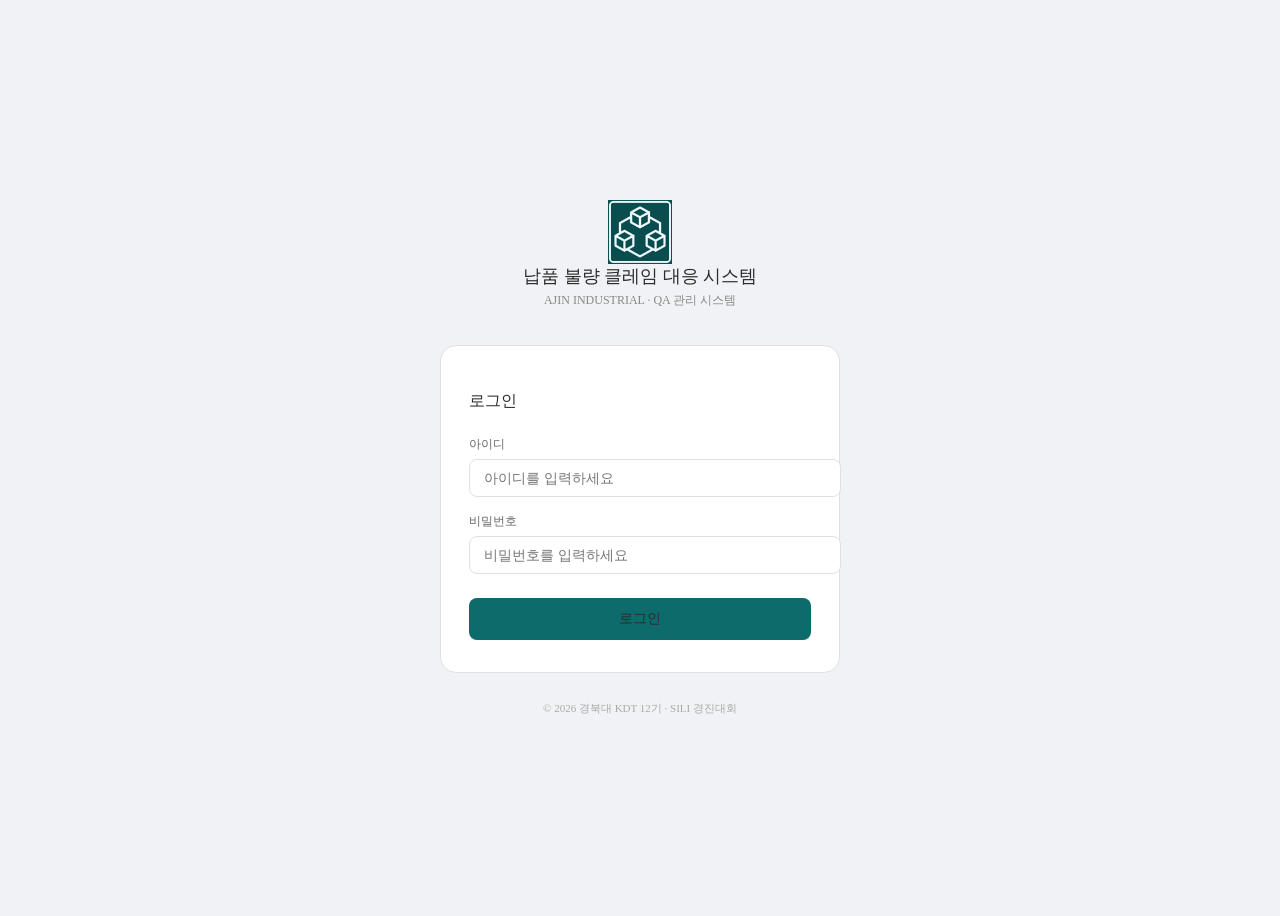
==== frontend/index.html @ 9c6dbc6a "Add files via upload" ====
<!DOCTYPE html>
<html lang="ko">
<head>
  <meta charset="UTF-8" />
  <meta name="viewport" content="width=device-width, initial-scale=1.0" />
  <title>로그인 · 납품 불량 클레임 대응 시스템</title>
  <link rel="stylesheet" href="css/style.css" />
  <style>
    body {
      min-height: 100vh;
      display: flex;
      flex-direction: column;
      align-items: center;
      justify-content: center;
      background: #f0f2f5;
    }
    .login-wrap {
      width: 100%;
      max-width: 400px;
      padding: 0 24px;
    }
    .login-logo {
      display: flex;
      flex-direction: column;
      align-items: center;
      margin-bottom: 36px;
    }
    .login-logo svg {
      width: 52px;
      height: 52px;
      margin-bottom: 14px;
    }
    .login-logo-title {
      font-size: 18px;
      font-weight: 500;
      color: #2c2c2c;
      margin-bottom: 4px;
      text-align: center;
    }
    .login-logo-sub {
      font-size: 12px;
      color: #888;
      text-align: center;
    }
    .login-card {
      background: #ffffff;
      border-radius: 16px;
      border: 1px solid #e0e0e0;
      padding: 32px 28px;
    }
    .login-card h2 {
      font-size: 16px;
      font-weight: 500;
      color: #2c2c2c;
      margin-bottom: 24px;
    }
    .form-group {
      margin-bottom: 16px;
    }
    .form-group label {
      display: block;
      font-size: 12px;
      color: #666;
      margin-bottom: 6px;
    }
    .form-group input {
      width: 100%;
      padding: 10px 14px;
      border: 1px solid #e0e0e0;
      border-radius: 8px;
      font-size: 14px;
      color: #2c2c2c;
      background: #fff;
      outline: none;
      transition: border-color 0.15s;
    }
    .form-group input:focus {
      border-color: #0d6b6c;
    }
    .login-btn {
      width: 100%;
      padding: 12px;
      background: #0d6b6c;
      color: #2c2c2c;
      border: none;
      border-radius: 8px;
      font-size: 14px;
      font-weight: 500;
      cursor: pointer;
      margin-top: 8px;
      transition: background 0.15s;
    }
    .login-btn:hover {
      background: #0a5a5b;
    }
    .login-error {
      display: none;
      margin-top: 12px;
      padding: 10px 14px;
      background: #fdecea;
      border-radius: 8px;
      font-size: 12px;
      color: #c62828;
      text-align: center;
    }
    .login-footer {
      text-align: center;
      margin-top: 28px;
      font-size: 11px;
      color: #aaa;
    }
  </style>
</head>
<body>

  <div class="login-wrap">
    <div class="login-logo">
      <img src="logo.png" style="width:64px;height:64px;" alt="로고" />
      <div class="login-logo-title">납품 불량 클레임 대응 시스템</div>
      <div class="login-logo-sub">AJIN INDUSTRIAL · QA 관리 시스템</div>
    </div>

    <div class="login-card">
      <h2>로그인</h2>

      <div class="form-group">
        <label>아이디</label>
        <input type="text" id="username" placeholder="아이디를 입력하세요" />
      </div>

      <div class="form-group">
        <label>비밀번호</label>
        <input type="password" id="password" placeholder="비밀번호를 입력하세요" />
      </div>

      <button class="login-btn" onclick="doLogin()">로그인</button>

      <div class="login-error" id="loginError">
        아이디 또는 비밀번호가 올바르지 않습니다.
      </div>
    </div>

    <div class="login-footer">
      © 2026 경북대 KDT 12기 · SILI 경진대회
    </div>
  </div>

  <script>
    const USERS = [
      { id: 'admin', pw: '1234', name: '홍길동', team: '품질보증팀' },
      { id: 'qa01',  pw: '1234', name: '김철수', team: '품질보증팀' },
    ];

    document.getElementById('password').addEventListener('keydown', function(e) {
      if (e.key === 'Enter') doLogin();
    });

    function doLogin() {
      const id = document.getElementById('username').value.trim();
      const pw = document.getElementById('password').value;
      const user = USERS.find(u => u.id === id && u.pw === pw);
      if (user) {
        sessionStorage.setItem('user', JSON.stringify(user));
        location.href = 'hub.html';
      } else {
        document.getElementById('loginError').style.display = 'block';
      }
    }
  </script>
</body>
</html>
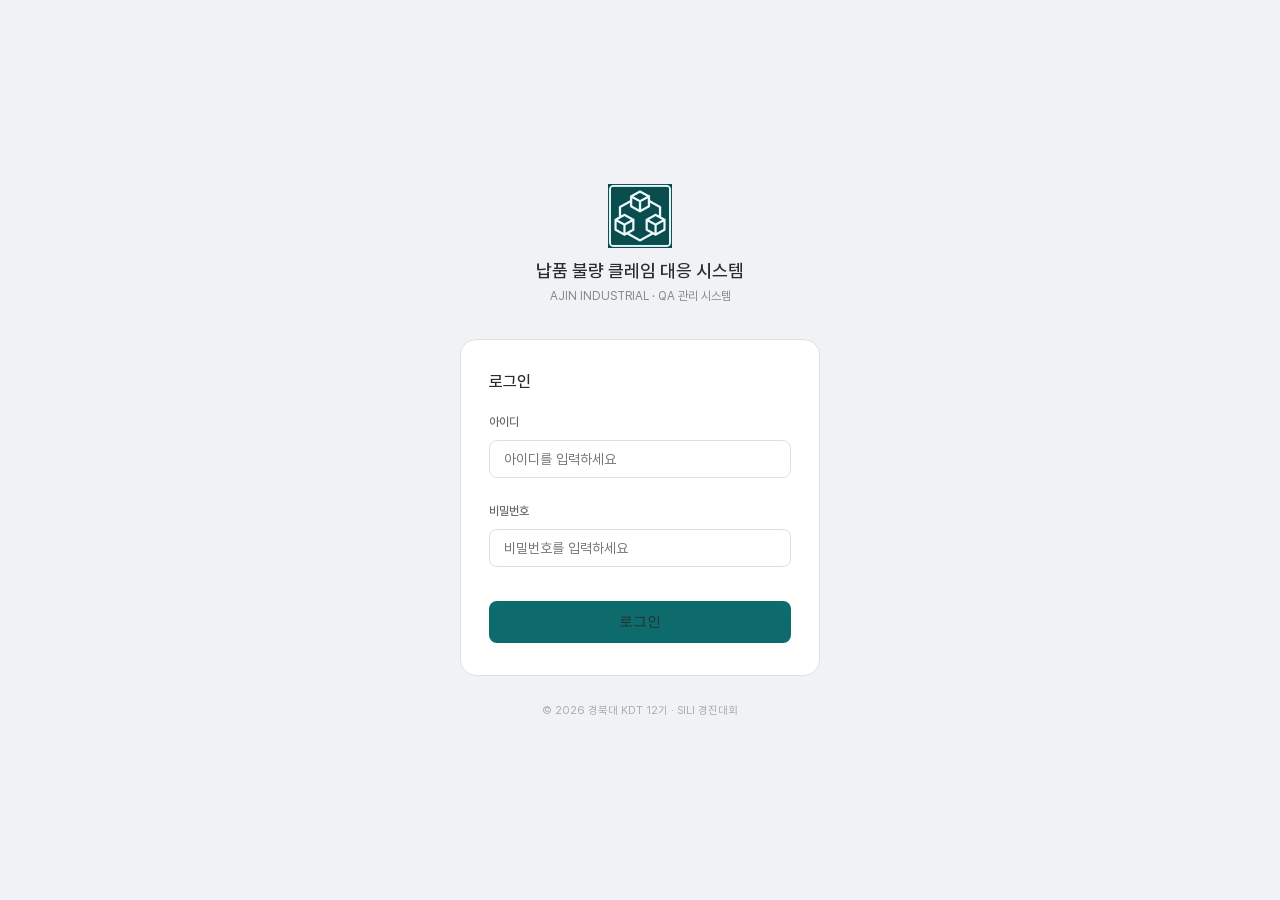
==== commit c3c7cad6: "feat: 전체 시스템 통합 및 정리 (시연 준비) - Word NCR 문서: tblLayout fixed + 전 행 exact 고정으로 1페이지 보장 - 다운로드 GET 상태 변" ====
--- a/frontend/index.html
+++ b/frontend/index.html
@@ -161,7 +161,7 @@
       const user = USERS.find(u => u.id === id && u.pw === pw);
       if (user) {
         sessionStorage.setItem('user', JSON.stringify(user));
-        location.href = 'hub.html';
+        location.href = '/hub';
       } else {
         document.getElementById('loginError').style.display = 'block';
       }
--- a/frontend/css/style.css
+++ b/frontend/css/style.css
@@ -0,0 +1,389 @@
+/* =====================
+   폰트
+   ===================== */
+@font-face {
+  font-family: 'Pretendard';
+  font-weight: 400;
+  font-style: normal;
+  src: url('../fonts/Pretendard-Regular.woff2') format('woff2');
+}
+@font-face {
+  font-family: 'Pretendard';
+  font-weight: 500;
+  font-style: normal;
+  src: url('../fonts/Pretendard-Medium.woff2') format('woff2');
+}
+@font-face {
+  font-family: 'Pretendard';
+  font-weight: 600;
+  font-style: normal;
+  src: url('../fonts/Pretendard-SemiBold.woff2') format('woff2');
+}
+
+/* =====================
+   공통 변수 & 리셋
+   ===================== */
+:root {
+  --primary: #0d6b6c;
+  --primary-light: #e8f5f5;
+  --primary-dark: #0a4e4f;
+  --primary-hover: #0a5a5b;
+  --dark: #2c2c2c;
+  --dark-mid: #444;
+  --gray-bg: #f0f2f5;
+  --gray-border: #e0e0e0;
+  --gray-text: #888;
+  --white: #ffffff;
+  --radius-sm: 8px;
+  --radius-md: 12px;
+  --radius-lg: 16px;
+}
+
+* { box-sizing: border-box; margin: 0; padding: 0; }
+
+body {
+  font-family: 'Pretendard', 'Apple SD Gothic Neo', 'Noto Sans KR', sans-serif;
+  background: var(--gray-bg);
+  color: var(--dark);
+  min-height: 100vh;
+  display: flex;
+  flex-direction: column;
+}
+
+/* =====================
+   탑바
+   ===================== */
+.topbar {
+  background: var(--dark);
+  padding: 12px 32px;
+  display: flex;
+  align-items: center;
+  justify-content: space-between;
+  flex-shrink: 0;
+}
+.logo-area { display: flex; align-items: center; gap: 12px; }
+.logo-icon { width: 34px; height: 34px; flex-shrink: 0; }
+.logo-title { color: #ffffff; font-size: 14px; font-weight: 500; }
+.logo-sub { color: #999; font-size: 11px; margin-top: 2px; }
+.user-info { display: flex; align-items: center; gap: 10px; }
+.user-avatar {
+  width: 32px; height: 32px; border-radius: 50%;
+  background: var(--primary);
+  display: flex; align-items: center; justify-content: center;
+  font-size: 12px; font-weight: 500; color: #fff; flex-shrink: 0;
+}
+.user-name { color: #ffffff; font-size: 13px; }
+.user-team { color: #999; font-size: 11px; margin-top: 1px; }
+
+/* =====================
+   메인
+   ===================== */
+.main {
+  flex: 1; display: flex; flex-direction: column;
+  align-items: center; padding: 48px 24px 32px;
+}
+
+/* =====================
+   히어로
+   ===================== */
+.hero { text-align: center; margin-bottom: 40px; }
+.hero-badge {
+  display: inline-flex; align-items: center; gap: 6px;
+  background: var(--primary-light);
+  border: 0.5px solid var(--primary);
+  border-radius: 20px; padding: 4px 14px;
+  font-size: 11px; color: var(--primary-dark); margin-bottom: 18px;
+}
+.badge-dot {
+  width: 6px; height: 6px; border-radius: 50%;
+  background: var(--primary); flex-shrink: 0;
+}
+.hero-title { font-size: 26px; font-weight: 500; color: var(--dark); margin-bottom: 10px; }
+.hero-sub { font-size: 14px; color: var(--gray-text); }
+
+/* =====================
+   카드 (hub)
+   ===================== */
+.cards {
+  display: grid; grid-template-columns: 1fr 1fr;
+  gap: 20px; width: 100%; max-width: 580px;
+}
+.card {
+  background: var(--white); border-radius: var(--radius-lg);
+  border: 1px solid var(--gray-border); padding: 28px 24px;
+  cursor: pointer; transition: border-color 0.2s, transform 0.15s;
+  display: flex; flex-direction: column; align-items: flex-start; gap: 16px;
+}
+.card:hover { border-color: var(--primary); transform: translateY(-2px); }
+.card-icon {
+  width: 54px; height: 54px; border-radius: 14px;
+  display: flex; align-items: center; justify-content: center; flex-shrink: 0;
+}
+.card-icon svg { width: 26px; height: 26px; }
+.card-icon.primary { background: var(--primary); }
+.card-icon.dark { background: var(--dark); }
+.card-body { flex: 1; }
+.card-title { font-size: 16px; font-weight: 500; color: var(--dark); margin-bottom: 6px; }
+.card-desc { font-size: 13px; color: var(--gray-text); line-height: 1.7; }
+.card-arrow { font-size: 20px; color: var(--primary); margin-top: 4px; }
+
+/* =====================
+   푸터
+   ===================== */
+.footer {
+  background: var(--white); border-top: 1px solid var(--gray-border);
+  padding: 14px 32px; display: flex;
+  justify-content: space-between; align-items: center; flex-shrink: 0;
+}
+.footer-left { font-size: 11px; color: #aaa; }
+.footer-status { display: flex; align-items: center; gap: 6px; font-size: 11px; color: #666; }
+.status-dot { width: 7px; height: 7px; border-radius: 50%; background: #4caf50; flex-shrink: 0; }
+
+/* =====================
+   공통 버튼
+   ===================== */
+.btn {
+  padding: 9px 18px; border-radius: var(--radius-sm);
+  font-size: 13px; cursor: pointer;
+  border: 1px solid var(--gray-border);
+  background: var(--white); color: var(--dark);
+  font-weight: 500; transition: background 0.15s;
+}
+.btn:hover { background: var(--gray-bg); }
+.btn-primary {
+  background: var(--primary); color: #fff; border-color: var(--primary);
+}
+.btn-primary:hover { background: var(--primary-hover); border-color: var(--primary-hover); }
+
+/* =====================
+   공통 배지/상태
+   ===================== */
+.status-badge {
+  display: inline-flex; align-items: center;
+  padding: 3px 10px; border-radius: 20px;
+  font-size: 11px; font-weight: 500;
+}
+.status-new { background: #e3f2fd; color: #1565c0; }
+.status-progress { background: #fff8e1; color: #f57f17; }
+.status-done { background: #e8f5e9; color: #2e7d32; }
+.defect-tag {
+  display: inline-flex; padding: 2px 10px;
+  border-radius: var(--radius-sm); font-size: 12px;
+  background: var(--gray-bg); color: #555; border: 1px solid var(--gray-border);
+}
+
+/* =====================
+   로그아웃 버튼
+   ===================== */
+.logout-btn {
+  margin-left: 12px; padding: 6px 14px;
+  background: transparent; color: #ccc;
+  border: 1px solid #555; border-radius: 8px;
+  font-size: 12px; cursor: pointer; transition: all 0.15s;
+}
+.logout-btn:hover { background: #444; color: #fff; border-color: #666; }
+
+/* =====================
+   페이지 공통
+   ===================== */
+.page-wrap { flex: 1; max-width: 860px; margin: 0 auto; padding: 32px 24px 48px; width: 100%; }
+.page-header { display: flex; align-items: center; justify-content: space-between; margin-bottom: 28px; }
+.page-header-left { display: flex; align-items: center; gap: 12px; }
+.page-title { font-size: 20px; font-weight: 500; color: var(--dark); }
+.page-sub { font-size: 13px; color: var(--gray-text); margin-top: 2px; }
+.back-btn {
+  display: flex; align-items: center; gap: 6px;
+  font-size: 13px; color: var(--gray-text); cursor: pointer;
+  background: none; border: none; padding: 0; transition: color 0.15s;
+}
+.back-btn:hover { color: var(--dark); }
+
+/* =====================
+   폼 카드
+   ===================== */
+.form-card { background: var(--white); border-radius: var(--radius-md); border: 1px solid var(--gray-border); padding: 24px; margin-bottom: 16px; }
+.form-card-title { font-size: 14px; font-weight: 500; color: var(--dark); margin-bottom: 18px; padding-bottom: 10px; border-bottom: 1px solid var(--gray-border); }
+.form-grid { display: grid; grid-template-columns: 1fr 1fr; gap: 16px 20px; }
+.form-group { display: flex; flex-direction: column; gap: 5px; }
+.form-group label { font-size: 12px; font-weight: 500; color: #666; }
+.form-group input,
+.form-group select,
+.form-group textarea {
+  padding: 9px 11px; border-radius: var(--radius-sm);
+  border: 1px solid var(--gray-border); font-size: 13px;
+  color: var(--dark); width: 100%; background: var(--white);
+  font-family: inherit; transition: border-color 0.15s;
+}
+.form-group input:focus,
+.form-group select:focus,
+.form-group textarea:focus { outline: none; border-color: var(--primary); }
+.form-group textarea { resize: vertical; min-height: 76px; }
+.submit-btn {
+  width: 100%; padding: 13px; border-radius: var(--radius-sm);
+  font-size: 15px; font-weight: 500; background: var(--primary);
+  color: #fff; border: none; cursor: pointer; transition: background 0.15s; margin-top: 4px;
+}
+.submit-btn:hover { background: var(--primary-dark); }
+
+/* =====================
+   업로드
+   ===================== */
+.upload-area {
+  border: 2px dashed var(--gray-border); border-radius: var(--radius-md);
+  padding: 28px 20px; text-align: center; cursor: pointer;
+  transition: border-color 0.2s, background 0.2s;
+}
+.upload-area:hover,
+.upload-area.has-file { border-color: var(--primary); background: var(--primary-light); }
+.upload-icon { display: block; margin: 0 auto 10px; }
+.upload-text { font-size: 14px; color: var(--dark-mid); font-weight: 500; }
+.upload-hint { font-size: 12px; color: var(--gray-text); margin-top: 4px; }
+.upload-preview { display: none; margin-top: 12px; }
+.upload-preview img { max-width: 100%; max-height: 200px; border-radius: 8px; }
+.upload-filename { font-size: 12px; color: var(--gray-text); margin-top: 6px; }
+.img-preview { margin-top: 10px; }
+.img-preview img { max-width: 100%; border-radius: 8px; }
+.img-placeholder {
+  display: flex; align-items: center; justify-content: center;
+  height: 120px; background: var(--gray-bg); border-radius: 8px;
+  color: var(--gray-text); font-size: 12px;
+}
+.right-col { display: flex; flex-direction: column; gap: 14px; }
+
+/* =====================
+   AI 결과
+   ===================== */
+.ai-box { background: var(--primary-light); border: 1px solid var(--primary); border-radius: var(--radius-sm); padding: 14px 16px; margin-top: 10px; }
+.ai-box-label { font-size: 11px; font-weight: 600; color: var(--primary-dark); margin-bottom: 4px; }
+.ai-box-result { font-size: 16px; font-weight: 500; color: var(--dark); }
+.ai-box-conf { font-size: 12px; color: #555; margin-top: 3px; }
+.ai-tag {
+  display: inline-flex; padding: 2px 10px;
+  border-radius: 12px; font-size: 11px; font-weight: 500;
+  background: var(--primary-light); color: var(--primary-dark);
+  border: 1px solid var(--primary);
+}
+
+/* =====================
+   유사 사례
+   ===================== */
+.draft-box { background: var(--gray-bg); border: 1px solid var(--gray-border); border-radius: var(--radius-md); padding: 14px; }
+.draft-hint { font-size: 12px; color: var(--gray-text); text-align: center; padding: 12px 0; }
+.no-similar { font-size: 12px; color: var(--gray-text); text-align: center; padding: 12px 0; }
+.similar-card {
+  padding: 10px 12px; border-radius: var(--radius-sm);
+  background: var(--white); border: 1px solid var(--gray-border);
+  margin-bottom: 8px; cursor: pointer; transition: border-color 0.15s;
+}
+.similar-card:hover { border-color: var(--primary); }
+.similar-header { display: flex; align-items: center; justify-content: space-between; margin-bottom: 4px; }
+.similar-title { font-size: 13px; font-weight: 500; }
+.similar-date { font-size: 11px; color: var(--gray-text); }
+.similar-body { font-size: 12px; color: #666; }
+
+/* =====================
+   모달
+   ===================== */
+.modal-overlay {
+  display: none; position: fixed; inset: 0;
+  background: rgba(0,0,0,.5); z-index: 300;
+  align-items: center; justify-content: center;
+}
+.modal-overlay.open { display: flex; }
+.modal { background: var(--white); border-radius: var(--radius-lg); width: 600px; max-width: 94vw; max-height: 85vh; overflow-y: auto; }
+.modal-header { display: flex; align-items: flex-start; justify-content: space-between; padding: 20px 24px 14px; border-bottom: 1px solid var(--gray-border); }
+.modal-title { font-size: 16px; font-weight: 500; }
+.modal-sub { font-size: 12px; color: var(--gray-text); margin-top: 3px; }
+.modal-close { background: none; border: none; font-size: 20px; color: var(--gray-text); cursor: pointer; line-height: 1; }
+.modal-section { padding: 16px 24px; border-bottom: 1px solid var(--gray-border); }
+.modal-section:last-child { border-bottom: none; }
+.modal-section-title { font-size: 12px; font-weight: 600; color: #666; margin-bottom: 10px; }
+.info-grid { display: grid; grid-template-columns: 1fr 1fr; gap: 10px 20px; }
+.info-label { font-size: 11px; color: var(--gray-text); }
+.info-value { font-size: 13px; font-weight: 500; margin-top: 2px; }
+
+/* =====================
+   테이블
+   ===================== */
+.table-card { background: var(--white); border-radius: var(--radius-md); border: 1px solid var(--gray-border); overflow: hidden; }
+.table-card-header { display: flex; align-items: baseline; justify-content: space-between; padding: 16px 20px 12px; border-bottom: 1px solid var(--gray-border); }
+.table-card-title { font-size: 15px; font-weight: 500; }
+.table-card-sub { font-size: 12px; color: var(--gray-text); }
+table { width: 100%; border-collapse: collapse; }
+th, td { padding: 11px 16px; text-align: left; font-size: 13px; border-bottom: 1px solid var(--gray-border); }
+th { font-size: 12px; font-weight: 600; color: #666; background: var(--gray-bg); }
+tr:last-child td { border-bottom: none; }
+tr.clickable:hover { background: var(--gray-bg); cursor: pointer; }
+.empty-row td { text-align: center; color: var(--gray-text); padding: 36px; }
+.supplier-name { font-weight: 500; }
+.claim-id { font-size: 11px; color: var(--gray-text); }
+
+/* =====================
+   툴바 / 탭 / 필터
+   ===================== */
+.toolbar { display: flex; align-items: center; justify-content: space-between; margin-bottom: 14px; flex-wrap: wrap; gap: 10px; }
+.tabs { display: flex; gap: 4px; }
+.tab {
+  padding: 6px 14px; border-radius: 20px; border: 1px solid var(--gray-border);
+  background: var(--white); font-size: 13px; color: #666; cursor: pointer; transition: all 0.15s;
+}
+.tab.active, .tab:hover { background: var(--primary); color: #fff; border-color: var(--primary); }
+.period-tabs { display: flex; gap: 4px; }
+.period-tab { padding: 5px 12px; border-radius: 6px; border: 1px solid var(--gray-border); background: var(--white); font-size: 12px; cursor: pointer; transition: all 0.15s; }
+.period-tab.active { background: var(--dark); color: #fff; border-color: var(--dark); }
+.search-wrap { display: flex; gap: 8px; align-items: center; }
+.filter-select { padding: 7px 10px; border-radius: var(--radius-sm); border: 1px solid var(--gray-border); background: var(--white); font-size: 13px; font-family: inherit; }
+
+/* =====================
+   통계 카드 (list)
+   ===================== */
+.stats { display: grid; grid-template-columns: repeat(auto-fit, minmax(150px, 1fr)); gap: 12px; margin-bottom: 20px; }
+.stat-card { background: var(--white); border-radius: var(--radius-md); padding: 18px 20px; border: 1px solid var(--gray-border); }
+.stat-label { font-size: 12px; color: #666; margin-bottom: 6px; }
+.stat-value { font-size: 26px; font-weight: 500; color: var(--dark); }
+.stat-desc { font-size: 11px; color: var(--gray-text); margin-top: 4px; }
+.stat-section-title { font-size: 14px; font-weight: 500; margin-bottom: 12px; color: var(--dark-mid); }
+.chart-card { background: var(--white); border-radius: var(--radius-md); padding: 20px; border: 1px solid var(--gray-border); margin-bottom: 14px; }
+.chart-card-title { font-size: 14px; font-weight: 500; margin-bottom: 14px; }
+.top-defect-cards { display: flex; flex-direction: column; gap: 8px; }
+.top-defect-card { display: flex; align-items: center; gap: 10px; padding: 10px 12px; border-radius: 8px; background: var(--gray-bg); }
+.defect-rank { font-size: 11px; font-weight: 700; color: var(--gray-text); width: 20px; }
+.defect-name { flex: 1; font-size: 13px; }
+.defect-count { font-size: 12px; color: #666; }
+
+/* =====================
+   로그인
+   ===================== */
+.login-wrap { min-height: 100vh; display: flex; flex-direction: column; align-items: center; justify-content: center; background: var(--gray-bg); }
+.login-logo { text-align: center; margin-bottom: 28px; }
+.login-logo-title { font-size: 18px; font-weight: 500; margin-top: 12px; color: var(--dark); }
+.login-logo-sub { font-size: 12px; color: var(--gray-text); margin-top: 4px; }
+.login-card { background: var(--white); border-radius: var(--radius-lg); border: 1px solid var(--gray-border); padding: 32px 28px; width: 360px; }
+.login-card h2 { font-size: 16px; font-weight: 500; margin-bottom: 20px; }
+.login-card input {
+  width: 100%; padding: 10px 12px; border-radius: var(--radius-sm);
+  border: 1px solid var(--gray-border); font-size: 14px; margin-bottom: 10px; font-family: inherit;
+}
+.login-card input:focus { outline: none; border-color: var(--primary); }
+.login-btn { width: 100%; padding: 11px; border-radius: var(--radius-sm); font-size: 14px; font-weight: 500; background: var(--primary); color: #fff; border: none; cursor: pointer; margin-top: 4px; }
+.login-btn:hover { background: var(--primary-dark); }
+.login-error { display: none; color: #c0392b; font-size: 12px; margin-top: 8px; }
+.login-footer { text-align: center; font-size: 11px; color: var(--gray-text); margin-top: 20px; }
+
+/* =====================
+   버튼 추가 변형
+   ===================== */
+.btn.blue  { background: var(--primary-light); color: var(--primary-dark); border-color: var(--primary); }
+.btn.green { background: #e8f5e9; color: #2e7d32; border-color: #a5d6a7; }
+
+/* =====================
+   반응형
+   ===================== */
+@media (max-width: 640px) {
+  .cards     { grid-template-columns: 1fr; }
+  .form-grid { grid-template-columns: 1fr; }
+  .info-grid { grid-template-columns: 1fr; }
+  .topbar    { padding: 10px 16px; }
+  .main      { padding: 16px; }
+  .page-wrap { padding: 20px 16px; }
+}
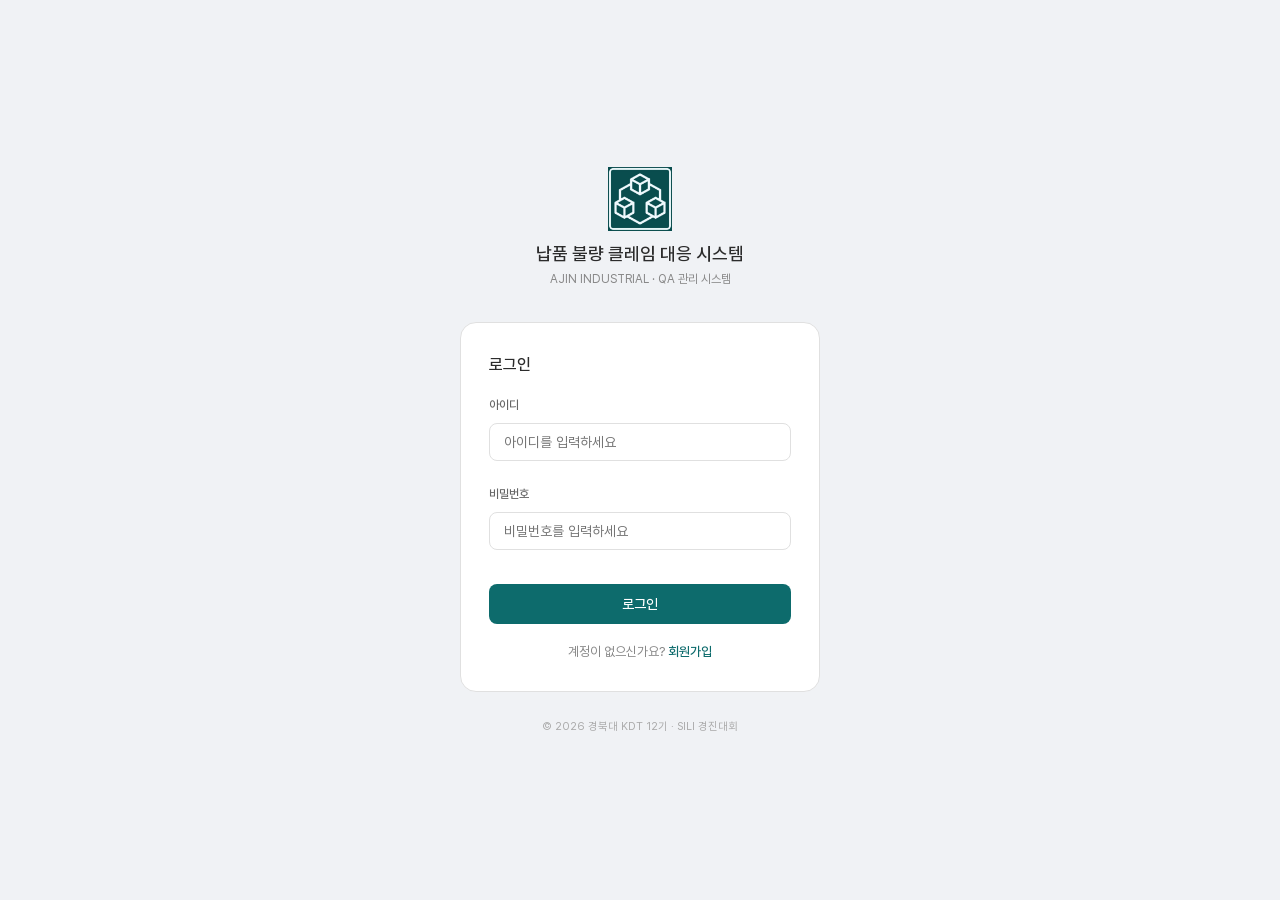
==== commit dd4a71d7: "feat: merge_demo 전체 기능 추가" ====
--- a/frontend/index.html
+++ b/frontend/index.html
@@ -14,105 +14,50 @@
       justify-content: center;
       background: #f0f2f5;
     }
-    .login-wrap {
-      width: 100%;
-      max-width: 400px;
-      padding: 0 24px;
-    }
-    .login-logo {
-      display: flex;
-      flex-direction: column;
-      align-items: center;
-      margin-bottom: 36px;
-    }
-    .login-logo svg {
-      width: 52px;
-      height: 52px;
-      margin-bottom: 14px;
-    }
-    .login-logo-title {
-      font-size: 18px;
-      font-weight: 500;
-      color: #2c2c2c;
-      margin-bottom: 4px;
-      text-align: center;
-    }
-    .login-logo-sub {
-      font-size: 12px;
-      color: #888;
-      text-align: center;
-    }
-    .login-card {
-      background: #ffffff;
-      border-radius: 16px;
-      border: 1px solid #e0e0e0;
-      padding: 32px 28px;
-    }
-    .login-card h2 {
-      font-size: 16px;
-      font-weight: 500;
-      color: #2c2c2c;
-      margin-bottom: 24px;
-    }
-    .form-group {
-      margin-bottom: 16px;
-    }
-    .form-group label {
-      display: block;
-      font-size: 12px;
-      color: #666;
-      margin-bottom: 6px;
-    }
+    .login-wrap { width: 100%; max-width: 400px; padding: 0 24px; }
+    .login-logo { display: flex; flex-direction: column; align-items: center; margin-bottom: 36px; }
+    .login-logo-title { font-size: 18px; font-weight: 500; color: #2c2c2c; margin-bottom: 4px; text-align: center; }
+    .login-logo-sub { font-size: 12px; color: #888; text-align: center; }
+    .login-card { background: #fff; border-radius: 16px; border: 1px solid #e0e0e0; padding: 32px 28px; }
+    .login-card h2 { font-size: 16px; font-weight: 500; color: #2c2c2c; margin-bottom: 24px; }
+    .form-group { margin-bottom: 16px; }
+    .form-group label { display: block; font-size: 12px; color: #666; margin-bottom: 6px; }
     .form-group input {
-      width: 100%;
-      padding: 10px 14px;
-      border: 1px solid #e0e0e0;
-      border-radius: 8px;
-      font-size: 14px;
-      color: #2c2c2c;
-      background: #fff;
-      outline: none;
-      transition: border-color 0.15s;
-    }
-    .form-group input:focus {
-      border-color: #0d6b6c;
-    }
+      width: 100%; padding: 10px 14px; border: 1px solid #e0e0e0; border-radius: 8px;
+      font-size: 14px; color: #2c2c2c; background: #fff; outline: none;
+      transition: border-color 0.15s; font-family: inherit; box-sizing: border-box;
+    }
+    .form-group input:focus { border-color: #0d6b6c; }
     .login-btn {
-      width: 100%;
-      padding: 12px;
-      background: #0d6b6c;
-      color: #2c2c2c;
-      border: none;
-      border-radius: 8px;
-      font-size: 14px;
-      font-weight: 500;
-      cursor: pointer;
-      margin-top: 8px;
-      transition: background 0.15s;
-    }
-    .login-btn:hover {
-      background: #0a5a5b;
-    }
+      width: 100%; padding: 12px; background: #0d6b6c; color: #fff; border: none;
+      border-radius: 8px; font-size: 14px; font-weight: 500; cursor: pointer;
+      margin-top: 8px; transition: background 0.15s; font-family: inherit;
+    }
+    .login-btn:hover { background: #0a5a5b; }
+    .login-btn:disabled { background: #9ec5c5; cursor: not-allowed; }
     .login-error {
-      display: none;
-      margin-top: 12px;
-      padding: 10px 14px;
-      background: #fdecea;
-      border-radius: 8px;
-      font-size: 12px;
-      color: #c62828;
-      text-align: center;
-    }
-    .login-footer {
-      text-align: center;
-      margin-top: 28px;
-      font-size: 11px;
-      color: #aaa;
-    }
+      display: none; margin-top: 12px; padding: 10px 14px;
+      background: #fdecea; border-radius: 8px; font-size: 12px;
+      color: #c62828; text-align: center;
+    }
+    .login-error.show { display: block; }
+    .login-success {
+      display: none; margin-top: 12px; padding: 10px 14px;
+      background: #e8f5e9; border-radius: 8px; font-size: 12px;
+      color: #1b5e20; text-align: center;
+    }
+    .login-success.show { display: block; }
+    .toggle-link {
+      text-align: center; margin-top: 20px; font-size: 13px; color: #888;
+    }
+    .toggle-link a { color: #0d6b6c; cursor: pointer; text-decoration: none; font-weight: 500; }
+    .toggle-link a:hover { text-decoration: underline; }
+    .login-footer { text-align: center; margin-top: 28px; font-size: 11px; color: #aaa; }
+    .panel { display: none; }
+    .panel.active { display: block; }
   </style>
 </head>
 <body>
-
   <div class="login-wrap">
     <div class="login-logo">
       <img src="logo.png" style="width:64px;height:64px;" alt="로고" />
@@ -120,50 +65,150 @@
       <div class="login-logo-sub">AJIN INDUSTRIAL · QA 관리 시스템</div>
     </div>
 
-    <div class="login-card">
+    <!-- 로그인 패널 -->
+    <div class="login-card panel active" id="loginPanel">
       <h2>로그인</h2>
-
       <div class="form-group">
         <label>아이디</label>
-        <input type="text" id="username" placeholder="아이디를 입력하세요" />
-      </div>
-
+        <input type="text" id="loginId" placeholder="아이디를 입력하세요" />
+      </div>
       <div class="form-group">
         <label>비밀번호</label>
-        <input type="password" id="password" placeholder="비밀번호를 입력하세요" />
-      </div>
-
-      <button class="login-btn" onclick="doLogin()">로그인</button>
-
-      <div class="login-error" id="loginError">
-        아이디 또는 비밀번호가 올바르지 않습니다.
+        <input type="password" id="loginPw" placeholder="비밀번호를 입력하세요" />
+      </div>
+      <button class="login-btn" id="loginBtn" onclick="doLogin()">로그인</button>
+      <div class="login-error" id="loginError"></div>
+      <div class="toggle-link">
+        계정이 없으신가요? <a onclick="showPanel('register')">회원가입</a>
       </div>
     </div>
 
-    <div class="login-footer">
-      © 2026 경북대 KDT 12기 · SILI 경진대회
+    <!-- 회원가입 패널 -->
+    <div class="login-card panel" id="registerPanel">
+      <h2>회원가입</h2>
+      <div class="form-group">
+        <label>아이디 (3자 이상)</label>
+        <input type="text" id="regId" placeholder="사용할 아이디를 입력하세요" />
+      </div>
+      <div class="form-group">
+        <label>이름</label>
+        <input type="text" id="regName" placeholder="실명을 입력하세요" />
+      </div>
+      <div class="form-group">
+        <label>비밀번호 (4자 이상)</label>
+        <input type="password" id="regPw" placeholder="비밀번호를 입력하세요" />
+      </div>
+      <div class="form-group">
+        <label>비밀번호 확인</label>
+        <input type="password" id="regPw2" placeholder="비밀번호를 다시 입력하세요" />
+      </div>
+      <button class="login-btn" id="regBtn" onclick="doRegister()">가입하기</button>
+      <div class="login-error" id="regError"></div>
+      <div class="login-success" id="regSuccess"></div>
+      <div class="toggle-link">
+        이미 계정이 있으신가요? <a onclick="showPanel('login')">로그인</a>
+      </div>
     </div>
+
+    <div class="login-footer">© 2026 경북대 KDT 12기 · SILI 경진대회</div>
   </div>
 
   <script>
-    const USERS = [
-      { id: 'admin', pw: '1234', name: '홍길동', team: '품질보증팀' },
-      { id: 'qa01',  pw: '1234', name: '김철수', team: '품질보증팀' },
-    ];
-
-    document.getElementById('password').addEventListener('keydown', function(e) {
-      if (e.key === 'Enter') doLogin();
+    // 이미 로그인된 경우 바로 이동
+    const _existing = sessionStorage.getItem('user');
+    if (_existing) {
+      try { if (JSON.parse(_existing).token) location.href = '/hub'; } catch {}
+    }
+
+    document.addEventListener('keydown', function(e) {
+      if (e.key !== 'Enter') return;
+      const lp = document.getElementById('loginPanel');
+      const rp = document.getElementById('registerPanel');
+      if (lp.classList.contains('active')) doLogin();
+      else if (rp.classList.contains('active')) doRegister();
     });
 
-    function doLogin() {
-      const id = document.getElementById('username').value.trim();
-      const pw = document.getElementById('password').value;
-      const user = USERS.find(u => u.id === id && u.pw === pw);
-      if (user) {
-        sessionStorage.setItem('user', JSON.stringify(user));
-        location.href = '/hub';
-      } else {
-        document.getElementById('loginError').style.display = 'block';
+    function showPanel(name) {
+      document.getElementById('loginPanel').classList.toggle('active', name === 'login');
+      document.getElementById('registerPanel').classList.toggle('active', name === 'register');
+      document.getElementById('loginError').classList.remove('show');
+      document.getElementById('regError').classList.remove('show');
+      document.getElementById('regSuccess').classList.remove('show');
+    }
+
+    async function doLogin() {
+      const username = document.getElementById('loginId').value.trim();
+      const password = document.getElementById('loginPw').value;
+      const errEl    = document.getElementById('loginError');
+      const btn      = document.getElementById('loginBtn');
+      errEl.classList.remove('show');
+      if (!username || !password) {
+        errEl.textContent = '아이디와 비밀번호를 입력해주세요.';
+        errEl.classList.add('show'); return;
+      }
+      btn.disabled = true; btn.textContent = '로그인 중...';
+      try {
+        const res = await fetch('/api/auth/login', {
+          method: 'POST',
+          headers: { 'Content-Type': 'application/json' },
+          body: JSON.stringify({ username, password }),
+        });
+        const data = await res.json();
+        if (!res.ok) {
+          errEl.textContent = data.detail || '로그인에 실패했습니다.';
+          errEl.classList.add('show');
+        } else {
+          // 토큰을 user 객체 안에 내장 → 기존 페이지 doLogout() 호환
+          sessionStorage.setItem('user', JSON.stringify({ ...data.user, token: data.token }));
+          location.href = '/hub';
+        }
+      } catch {
+        errEl.textContent = '서버에 연결할 수 없습니다.';
+        errEl.classList.add('show');
+      } finally {
+        btn.disabled = false; btn.textContent = '로그인';
+      }
+    }
+
+    async function doRegister() {
+      const username = document.getElementById('regId').value.trim();
+      const name     = document.getElementById('regName').value.trim();
+      const password = document.getElementById('regPw').value;
+      const password2 = document.getElementById('regPw2').value;
+      const errEl    = document.getElementById('regError');
+      const sucEl    = document.getElementById('regSuccess');
+      const btn      = document.getElementById('regBtn');
+      errEl.classList.remove('show'); sucEl.classList.remove('show');
+
+      if (!username || !name || !password || !password2) {
+        errEl.textContent = '모든 항목을 입력해주세요.';
+        errEl.classList.add('show'); return;
+      }
+      if (password !== password2) {
+        errEl.textContent = '비밀번호가 일치하지 않습니다.';
+        errEl.classList.add('show'); return;
+      }
+      btn.disabled = true; btn.textContent = '처리 중...';
+      try {
+        const res = await fetch('/api/auth/register', {
+          method: 'POST',
+          headers: { 'Content-Type': 'application/json' },
+          body: JSON.stringify({ username, name, password }),
+        });
+        const data = await res.json();
+        if (!res.ok) {
+          errEl.textContent = data.detail || '가입에 실패했습니다.';
+          errEl.classList.add('show');
+        } else {
+          sucEl.textContent = '가입이 완료됐습니다! 로그인 해주세요.';
+          sucEl.classList.add('show');
+          setTimeout(() => showPanel('login'), 1500);
+        }
+      } catch {
+        errEl.textContent = '서버에 연결할 수 없습니다.';
+        errEl.classList.add('show');
+      } finally {
+        btn.disabled = false; btn.textContent = '가입하기';
       }
     }
   </script>
--- a/frontend/css/style.css
+++ b/frontend/css/style.css
@@ -105,8 +105,8 @@
    카드 (hub)
    ===================== */
 .cards {
-  display: grid; grid-template-columns: 1fr 1fr;
-  gap: 20px; width: 100%; max-width: 580px;
+  display: grid; grid-template-columns: 1fr 1fr 1fr;
+  gap: 20px; width: 100%; max-width: 860px;
 }
 .card {
   background: var(--white); border-radius: var(--radius-lg);
